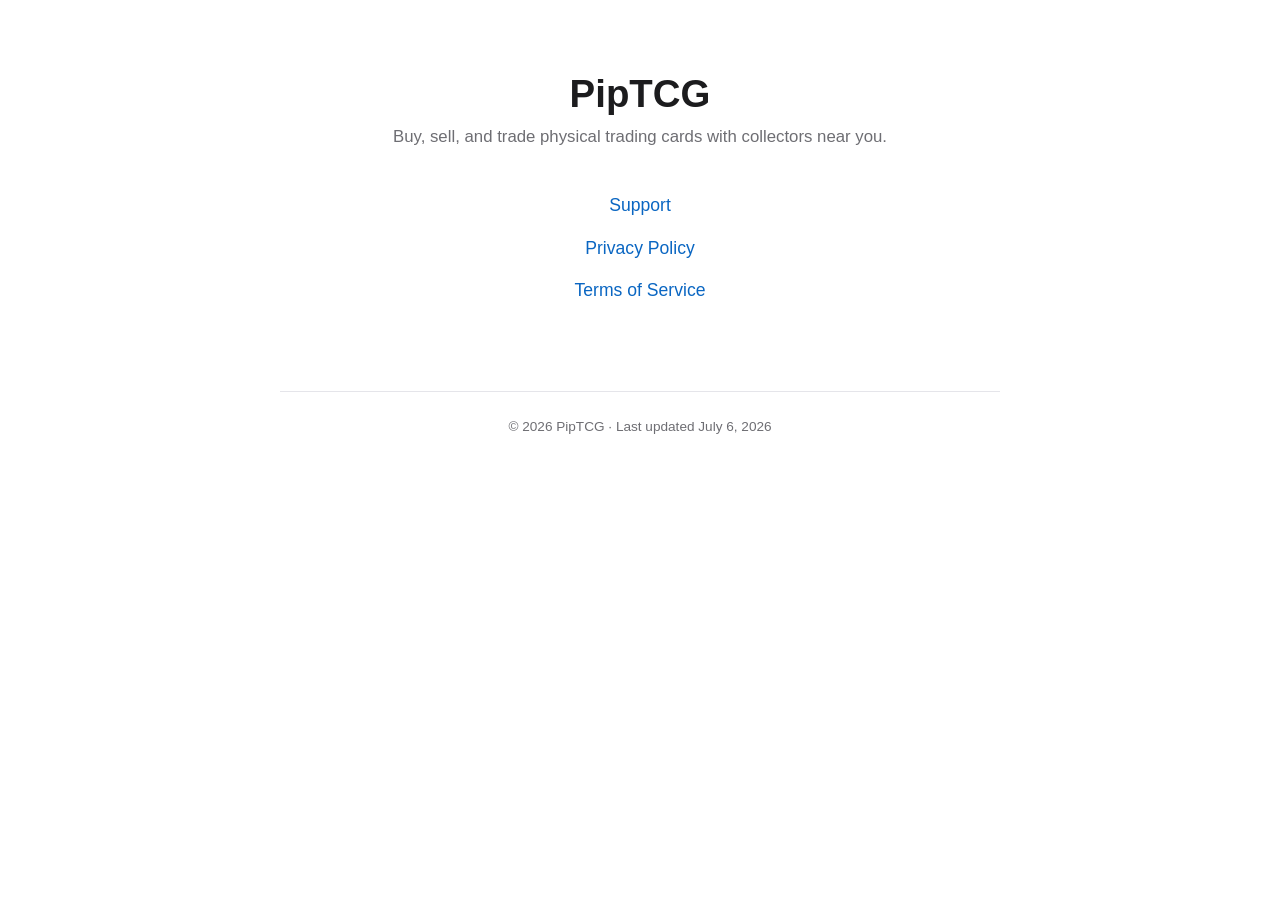
==== index.html @ 78641ee1 "PipTCG policy + support pages" ====
<!doctype html>
<html lang="en">
<head>
<meta charset="utf-8">
<meta name="viewport" content="width=device-width, initial-scale=1">
<title>PipTCG</title>
<style>
  *, *::before, *::after { box-sizing: border-box; }
  :root {
    color-scheme: light dark;
    --bg: #ffffff;
    --fg: #1c1c1e;
    --muted: #6e6e73;
    --accent: #0a66c2;
    --rule: #e5e5ea;
  }
  @media (prefers-color-scheme: dark) {
    :root {
      --bg: #131315;
      --fg: #ececf1;
      --muted: #9a9aa2;
      --accent: #7ab8f5;
      --rule: #2c2c31;
    }
  }
  body {
    margin: 0;
    background: var(--bg);
    color: var(--fg);
    font: 17px/1.6 -apple-system, BlinkMacSystemFont, "Segoe UI", Roboto, Helvetica, Arial, sans-serif;
    -webkit-text-size-adjust: 100%;
  }
  main {
    max-width: 720px;
    margin: 0 auto;
    padding: 4.5rem 1.25rem 1rem;
    text-align: center;
  }
  h1 { font-size: 2.4rem; line-height: 1.15; margin: 0 0 0.5rem; }
  .tagline { color: var(--muted); margin: 0 0 2.5rem; font-size: 1.05rem; }
  nav.pages ul { list-style: none; margin: 0; padding: 0; }
  nav.pages li { margin: 0.9rem 0; }
  nav.pages a { color: var(--accent); font-size: 1.1rem; text-decoration: none; }
  nav.pages a:hover, nav.pages a:focus { text-decoration: underline; }
  footer {
    max-width: 720px;
    margin: 3.5rem auto 0;
    padding: 1.5rem 1.25rem 3rem;
    color: var(--muted);
    font-size: 0.85rem;
    border-top: 1px solid var(--rule);
    text-align: center;
  }
</style>
</head>
<body>
<main>
  <h1>PipTCG</h1>
  <p class="tagline">Buy, sell, and trade physical trading cards with collectors near you.</p>
  <nav class="pages">
    <ul>
      <li><a href="support.html">Support</a></li>
      <li><a href="privacy.html">Privacy Policy</a></li>
      <li><a href="terms.html">Terms of Service</a></li>
    </ul>
  </nav>
</main>
<footer>&copy; 2026 PipTCG &middot; Last updated July 6, 2026</footer>
</body>
</html>
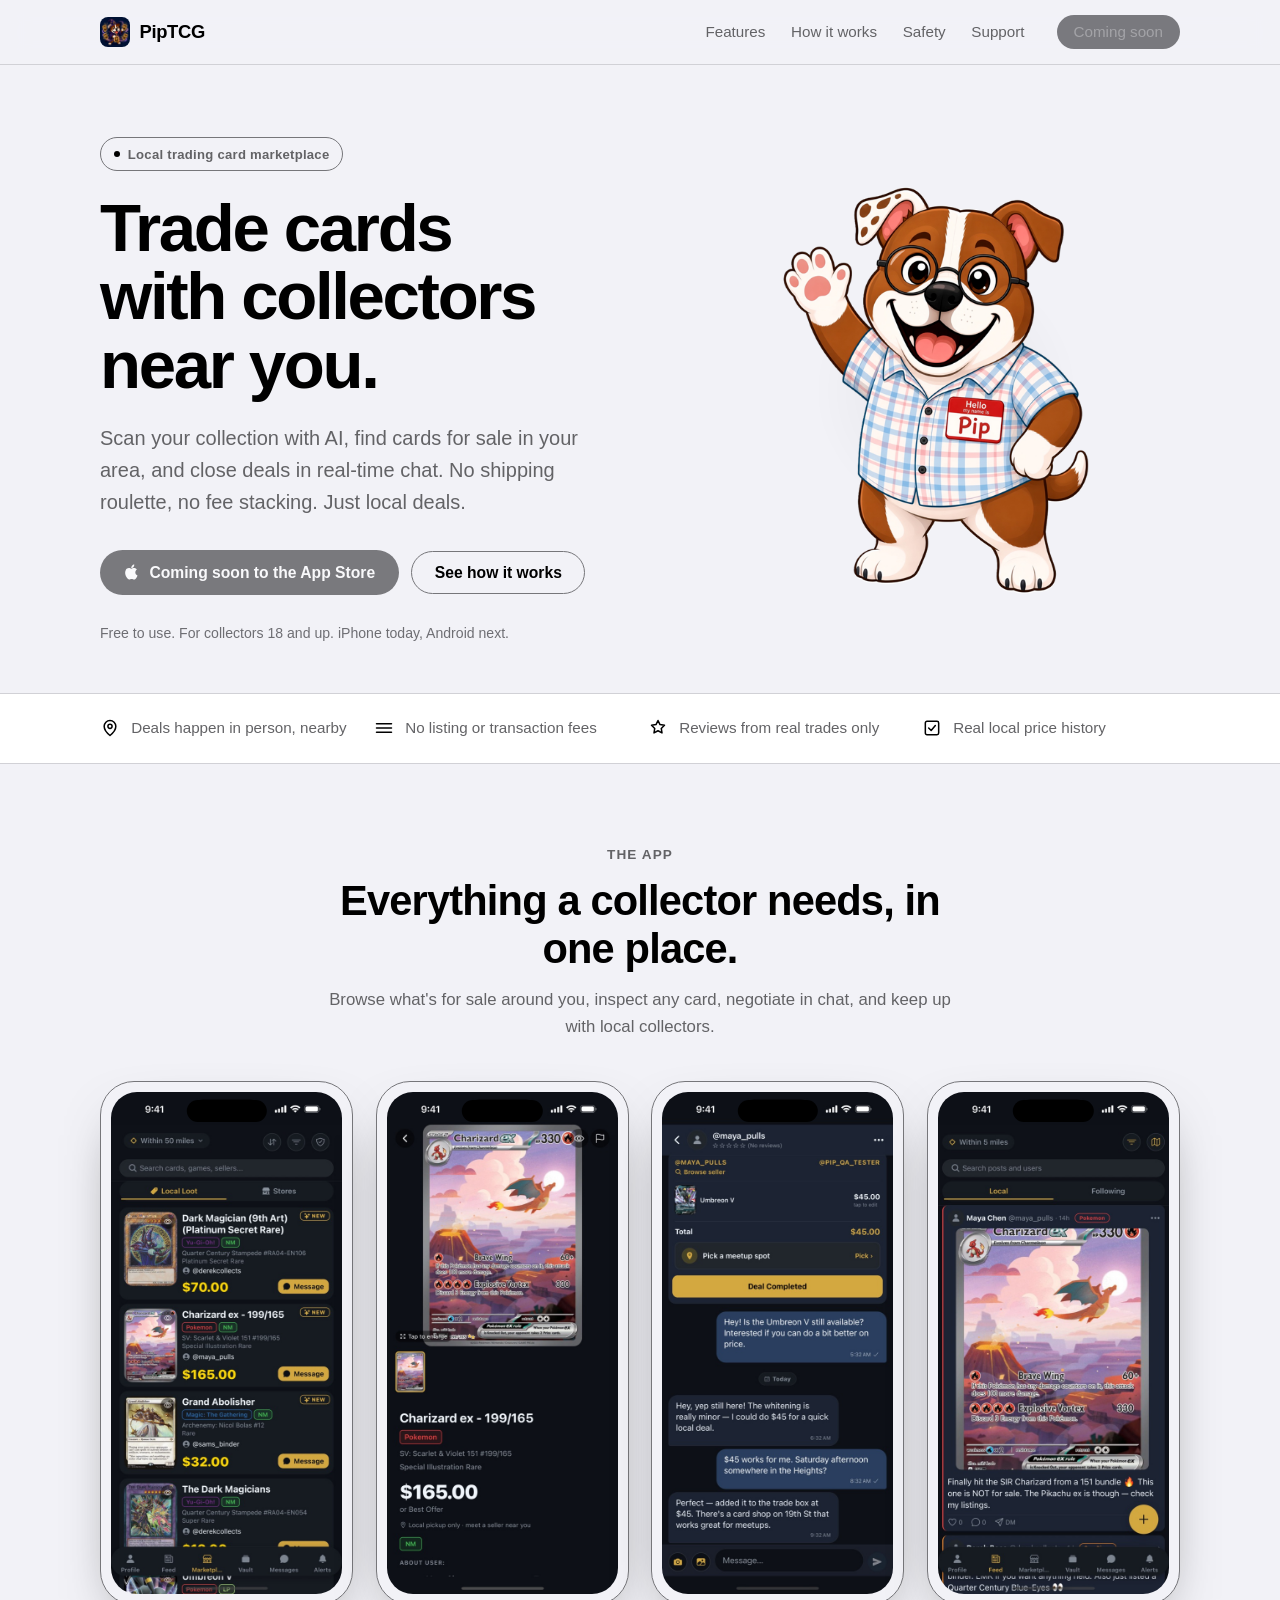
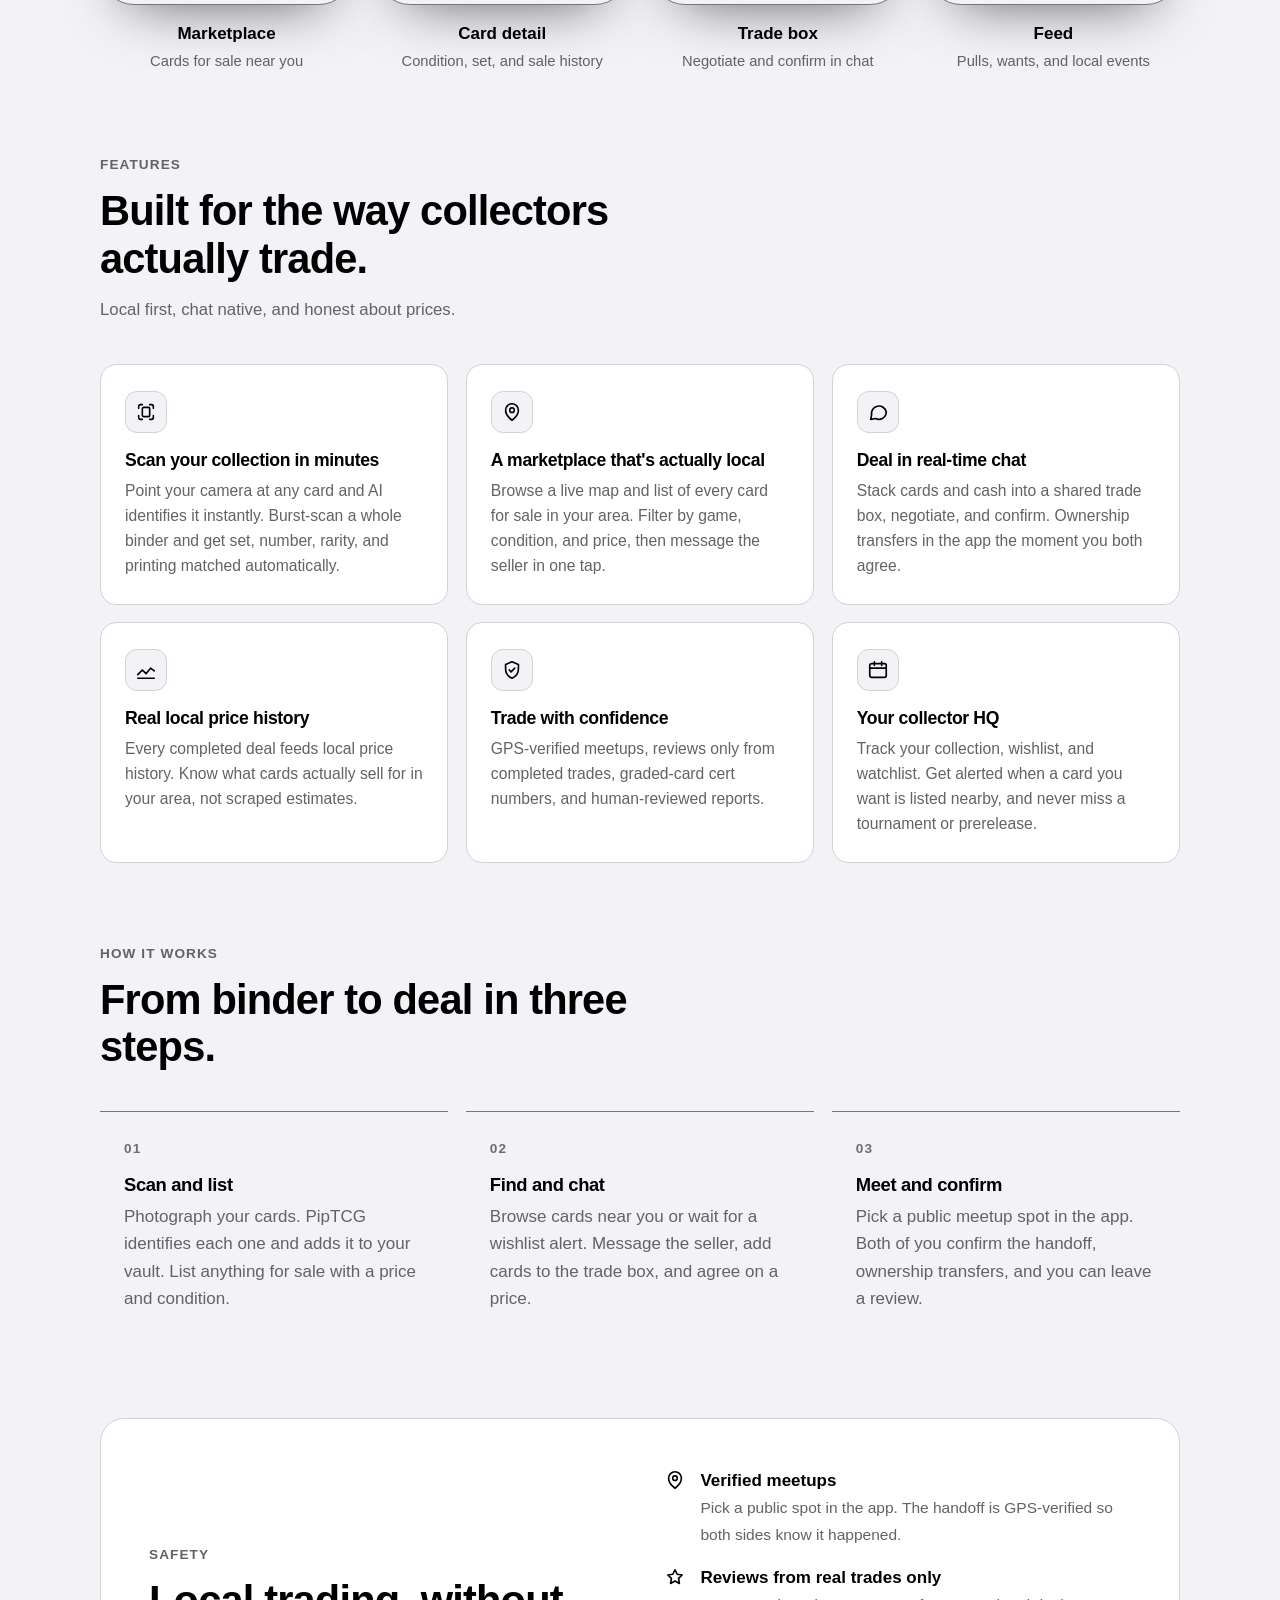
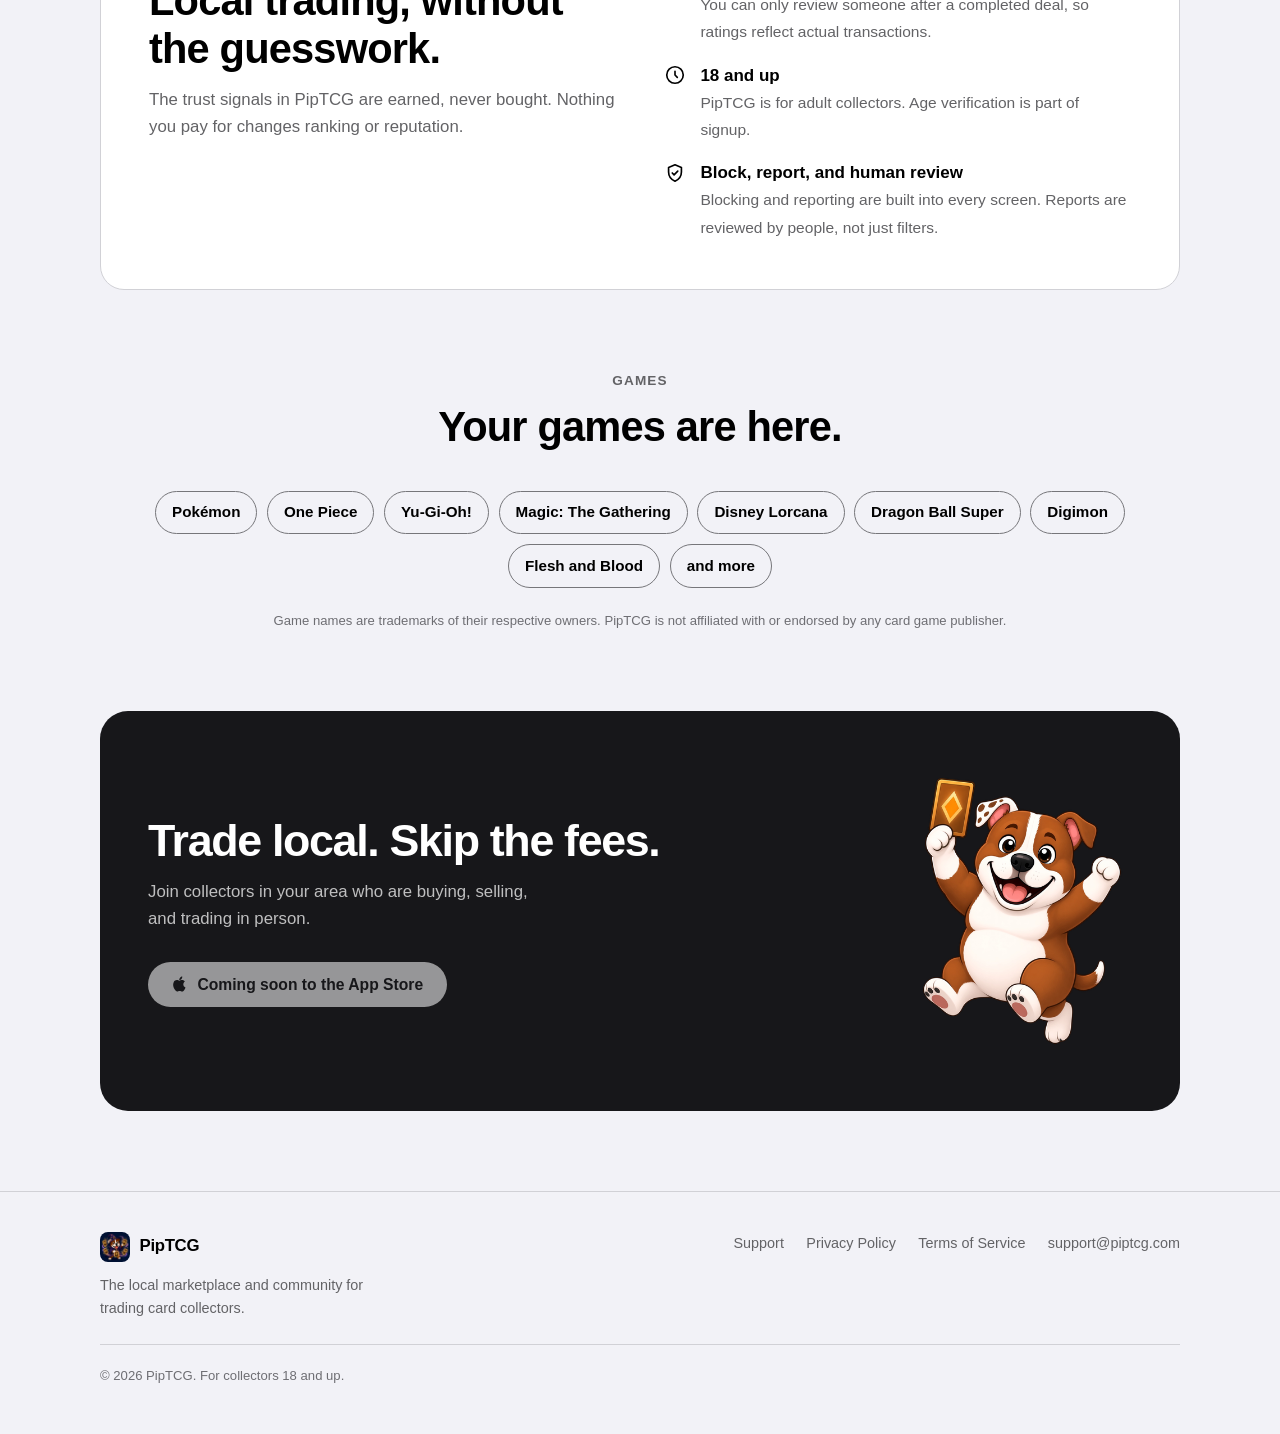
==== commit 09713476: "Rebuild site in the app's monochrome design Landing page with mascot, store screenshots, features, h" ====
--- a/index.html
+++ b/index.html
@@ -3,68 +3,421 @@
 <head>
 <meta charset="utf-8">
 <meta name="viewport" content="width=device-width, initial-scale=1">
-<title>PipTCG</title>
+<title>PipTCG — Buy, sell, and trade cards with collectors near you</title>
+<meta name="description" content="PipTCG is the local marketplace for trading card collectors. Scan your collection with AI, find Pokémon, One Piece, Yu-Gi-Oh!, Magic, and Lorcana cards for sale near you, and make deals in real-time chat.">
+<meta name="theme-color" content="#000000" media="(prefers-color-scheme: dark)">
+<meta name="theme-color" content="#F2F2F7" media="(prefers-color-scheme: light)">
+<link rel="icon" href="assets/favicon.png" type="image/png">
+<link rel="apple-touch-icon" href="assets/apple-touch-icon.png">
+<link rel="canonical" href="https://piptcg.com/">
+<meta property="og:type" content="website">
+<meta property="og:site_name" content="PipTCG">
+<meta property="og:title" content="PipTCG — Local card trading">
+<meta property="og:description" content="Scan your collection, find cards for sale near you, and make deals in real-time chat. No fees. Trade local.">
+<meta property="og:url" content="https://piptcg.com/">
+<meta property="og:image" content="https://piptcg.com/assets/og.jpg">
+<meta name="twitter:card" content="summary">
+<link rel="stylesheet" href="style.css">
 <style>
-  *, *::before, *::after { box-sizing: border-box; }
-  :root {
-    color-scheme: light dark;
-    --bg: #ffffff;
-    --fg: #1c1c1e;
-    --muted: #6e6e73;
-    --accent: #0a66c2;
-    --rule: #e5e5ea;
-  }
-  @media (prefers-color-scheme: dark) {
-    :root {
-      --bg: #131315;
-      --fg: #ececf1;
-      --muted: #9a9aa2;
-      --accent: #7ab8f5;
-      --rule: #2c2c31;
-    }
-  }
-  body {
-    margin: 0;
-    background: var(--bg);
-    color: var(--fg);
-    font: 17px/1.6 -apple-system, BlinkMacSystemFont, "Segoe UI", Roboto, Helvetica, Arial, sans-serif;
-    -webkit-text-size-adjust: 100%;
-  }
-  main {
-    max-width: 720px;
-    margin: 0 auto;
-    padding: 4.5rem 1.25rem 1rem;
-    text-align: center;
-  }
-  h1 { font-size: 2.4rem; line-height: 1.15; margin: 0 0 0.5rem; }
-  .tagline { color: var(--muted); margin: 0 0 2.5rem; font-size: 1.05rem; }
-  nav.pages ul { list-style: none; margin: 0; padding: 0; }
-  nav.pages li { margin: 0.9rem 0; }
-  nav.pages a { color: var(--accent); font-size: 1.1rem; text-decoration: none; }
-  nav.pages a:hover, nav.pages a:focus { text-decoration: underline; }
-  footer {
-    max-width: 720px;
-    margin: 3.5rem auto 0;
-    padding: 1.5rem 1.25rem 3rem;
-    color: var(--muted);
-    font-size: 0.85rem;
-    border-top: 1px solid var(--rule);
-    text-align: center;
+  /* ── Hero ─────────────────────────────────────────────────────────── */
+  .hero { position: relative; overflow: hidden; padding: 4.5rem 0 3rem; }
+  .hero .wrap {
+    display: grid; grid-template-columns: 1.1fr 0.9fr; align-items: center; gap: 2.5rem;
+  }
+  .eyebrow {
+    display: inline-flex; align-items: center; gap: 0.5rem;
+    padding: 0.35rem 0.8rem; border-radius: 999px;
+    border: 1px solid var(--border-strong);
+    color: var(--fg-2); font-size: 0.82rem; font-weight: 600; letter-spacing: 0.02em;
+    margin-bottom: 1.4rem;
+  }
+  .eyebrow .dot { width: 6px; height: 6px; border-radius: 50%; background: var(--fg); }
+  .hero h1 {
+    font-size: clamp(2.5rem, 5.6vw, 4.2rem);
+    letter-spacing: -0.035em; line-height: 1.02;
+    max-width: 13ch;
+  }
+  .hero .sub {
+    margin: 1.4rem 0 2rem; color: var(--fg-2);
+    font-size: clamp(1.05rem, 1.6vw, 1.25rem); max-width: 46ch;
+  }
+  .cta-row { display: flex; flex-wrap: wrap; align-items: center; gap: 0.8rem; }
+  .cta-note { width: 100%; margin-top: 0.9rem; color: var(--fg-3); font-size: 0.88rem; }
+  .hero-art { position: relative; display: flex; justify-content: center; }
+  .hero-art::before {
+    content: ""; position: absolute; inset: 8% 10%;
+    border-radius: 50%;
+    background: radial-gradient(closest-side, var(--glow), transparent 70%);
+    filter: blur(6px);
+  }
+  .hero-art img { position: relative; width: min(100%, 440px); }
+  @media (max-width: 860px) {
+    .hero { padding-top: 3rem; }
+    .hero .wrap { grid-template-columns: 1fr; text-align: center; }
+    .hero h1, .hero .sub { margin-left: auto; margin-right: auto; }
+    .cta-row { justify-content: center; }
+    .hero-art { order: -1; }
+    .hero-art img { width: min(64%, 300px); }
+  }
+
+  /* ── Stats strip ──────────────────────────────────────────────────── */
+  .strip { border-top: 1px solid var(--border); border-bottom: 1px solid var(--border); background: var(--surface); }
+  .strip .wrap {
+    display: grid; grid-template-columns: repeat(4, 1fr); gap: 1rem; padding-top: 1.4rem; padding-bottom: 1.4rem;
+  }
+  .strip div { display: flex; align-items: center; gap: 0.7rem; color: var(--fg-2); font-size: 0.95rem; font-weight: 500; }
+  .strip svg { width: 20px; height: 20px; flex: none; color: var(--fg); }
+  @media (max-width: 860px) { .strip .wrap { grid-template-columns: repeat(2, 1fr); } }
+
+  /* ── Sections ─────────────────────────────────────────────────────── */
+  section { padding: 5rem 0 0; }
+  .section-head { max-width: 640px; margin-bottom: 2.5rem; }
+  .section-head .kicker { color: var(--fg-2); font-weight: 600; font-size: 0.85rem; letter-spacing: 0.08em; text-transform: uppercase; margin-bottom: 0.7rem; }
+  .section-head h2 { font-size: clamp(1.8rem, 3.4vw, 2.6rem); }
+  .section-head p { margin-top: 0.9rem; color: var(--fg-2); font-size: 1.05rem; }
+  .center { text-align: center; margin-left: auto; margin-right: auto; }
+
+  /* ── Screens ──────────────────────────────────────────────────────── */
+  .screens { display: grid; grid-template-columns: repeat(4, 1fr); gap: 1.4rem; }
+  .phone {
+    position: relative; border-radius: 34px; padding: 10px;
+    background: var(--surface-3); border: 1px solid var(--border-strong);
+    box-shadow: 0 24px 60px -30px rgba(0,0,0,0.7);
+  }
+  .phone img { border-radius: 26px; width: 100%; }
+  .phone::after {
+    content: ""; position: absolute; top: 18px; left: 50%; transform: translateX(-50%);
+    width: 32%; height: 22px; border-radius: 999px; background: #000;
+  }
+  .screens figcaption { margin-top: 0.9rem; text-align: center; }
+  .screens figcaption b { display: block; font-weight: 650; }
+  .screens figcaption span { color: var(--fg-2); font-size: 0.92rem; }
+  figure { margin: 0; }
+  @media (max-width: 860px) {
+    .screens { grid-template-columns: repeat(2, 1fr); }
+  }
+  @media (max-width: 480px) {
+    .screens { grid-template-columns: 1fr 1fr; gap: 0.9rem; }
+    .phone { border-radius: 24px; padding: 6px; }
+    .phone img { border-radius: 18px; }
+    .phone::after { height: 14px; top: 12px; }
+  }
+
+  /* ── Features ─────────────────────────────────────────────────────── */
+  .features { display: grid; grid-template-columns: repeat(3, 1fr); gap: 1.1rem; }
+  .feature {
+    background: var(--surface); border: 1px solid var(--border); border-radius: var(--radius);
+    padding: 1.6rem 1.5rem;
+  }
+  .feature .icon {
+    width: 42px; height: 42px; border-radius: 12px; display: grid; place-items: center;
+    background: var(--surface-3); border: 1px solid var(--border); margin-bottom: 1.1rem;
+  }
+  .feature .icon svg { width: 22px; height: 22px; }
+  .feature h3 { font-size: 1.1rem; margin-bottom: 0.45rem; }
+  .feature p { color: var(--fg-2); font-size: 0.98rem; }
+  @media (max-width: 860px) { .features { grid-template-columns: 1fr 1fr; } }
+  @media (max-width: 560px) { .features { grid-template-columns: 1fr; } }
+
+  /* ── Steps ────────────────────────────────────────────────────────── */
+  .steps { display: grid; grid-template-columns: repeat(3, 1fr); gap: 1.1rem; counter-reset: step; }
+  .step { position: relative; padding: 1.6rem 1.5rem 1.6rem; border-top: 1px solid var(--border-strong); }
+  .step::before {
+    counter-increment: step; content: "0" counter(step);
+    display: block; font-variant-numeric: tabular-nums;
+    color: var(--fg-3); font-weight: 700; font-size: 0.85rem; letter-spacing: 0.08em; margin-bottom: 0.9rem;
+  }
+  .step h3 { font-size: 1.15rem; margin-bottom: 0.5rem; }
+  .step p { color: var(--fg-2); }
+  @media (max-width: 760px) { .steps { grid-template-columns: 1fr; } .step { padding-left: 0; padding-right: 0; } }
+
+  /* ── Safety ───────────────────────────────────────────────────────── */
+  .safety { background: var(--surface); border: 1px solid var(--border); border-radius: 24px; padding: 3rem; display: grid; grid-template-columns: 1fr 1fr; gap: 3rem; align-items: center; }
+  .safety ul { list-style: none; margin: 0; padding: 0; display: grid; gap: 1rem; }
+  .safety li { display: flex; gap: 0.9rem; align-items: flex-start; }
+  .safety li svg { width: 22px; height: 22px; flex: none; margin-top: 0.15rem; }
+  .safety li b { display: block; font-weight: 650; }
+  .safety li span { color: var(--fg-2); font-size: 0.97rem; }
+  @media (max-width: 860px) { .safety { grid-template-columns: 1fr; padding: 2rem 1.4rem; gap: 1.8rem; } }
+
+  /* ── Games ────────────────────────────────────────────────────────── */
+  .games { display: flex; flex-wrap: wrap; justify-content: center; gap: 0.6rem; }
+  .games span {
+    padding: 0.55rem 1rem; border-radius: 999px; border: 1px solid var(--border-strong);
+    font-weight: 600; font-size: 0.95rem;
+  }
+  .games-note { text-align: center; color: var(--fg-3); font-size: 0.82rem; margin-top: 1.4rem; }
+
+  /* ── Final CTA ────────────────────────────────────────────────────── */
+  .final { position: relative; overflow: hidden; border-radius: 28px; background: var(--accent); color: var(--on-accent); padding: 3.5rem 3rem; display: grid; grid-template-columns: 1fr auto; align-items: center; gap: 2rem; }
+  .final h2 { font-size: clamp(1.9rem, 3.6vw, 2.8rem); letter-spacing: -0.03em; }
+  .final p { margin-top: 0.8rem; opacity: 0.72; font-size: 1.05rem; max-width: 44ch; }
+  .final .cta-row { margin-top: 1.8rem; }
+  .final .btn-primary { background: var(--on-accent); color: var(--accent); }
+  .final .btn-primary:hover { opacity: 0.88; }
+  .final img { width: 220px; }
+  @media (max-width: 760px) {
+    .final { grid-template-columns: 1fr; padding: 2.4rem 1.5rem; text-align: center; }
+    .final p { margin-left: auto; margin-right: auto; }
+    .final .cta-row { justify-content: center; }
+    .final img { width: 160px; margin: 0 auto; }
   }
 </style>
 </head>
 <body>
+<script>
+  // Supabase auth redirects fall back to the Site URL (this page) in some
+  // error paths; recovery fragments belong on reset.html where they get a
+  // proper explanation / app handoff instead of a silent landing page.
+  (function () {
+    var h = location.hash || '';
+    if (h.indexOf('error') !== -1 || (h.indexOf('access_token') !== -1 && h.indexOf('type=recovery') !== -1)) {
+      location.replace('reset.html' + h);
+    }
+  })();
+</script>
+
+<header class="site-header">
+  <div class="wrap">
+    <a class="brand" href="/"><img src="assets/favicon.png" alt="" width="30" height="30">PipTCG</a>
+    <nav class="site-nav" aria-label="Primary">
+      <a href="#features">Features</a>
+      <a href="#how">How it works</a>
+      <a href="#safety">Safety</a>
+      <a href="support.html">Support</a>
+      <a class="btn btn-primary btn-sm js-store" href="#get">Get the app</a>
+    </nav>
+  </div>
+</header>
+
 <main>
-  <h1>PipTCG</h1>
-  <p class="tagline">Buy, sell, and trade physical trading cards with collectors near you.</p>
-  <nav class="pages">
+  <section class="hero" id="top">
+    <div class="wrap">
+      <div>
+        <span class="eyebrow"><span class="dot"></span>Local trading card marketplace</span>
+        <h1>Trade cards with collectors near you.</h1>
+        <p class="sub">Scan your collection with AI, find cards for sale in your area, and close deals in real-time chat. No shipping roulette, no fee stacking. Just local deals.</p>
+        <div class="cta-row" id="get">
+          <a class="btn btn-primary js-store" href="#get">
+            <svg viewBox="0 0 24 24" fill="currentColor" aria-hidden="true"><path d="M16.4 12.6c0-2.5 2-3.7 2.1-3.8-1.2-1.7-3-1.9-3.6-2-1.5-.2-3 .9-3.8.9-.8 0-2-.9-3.3-.9-1.7 0-3.2 1-4.1 2.5-1.8 3.1-.5 7.6 1.3 10.1.9 1.2 1.9 2.6 3.2 2.6 1.3-.1 1.8-.8 3.3-.8s2 .8 3.3.8c1.4 0 2.3-1.3 3.1-2.5 1-1.4 1.4-2.8 1.4-2.9 0 0-2.8-1.1-2.9-4zM14 5.2c.7-.8 1.2-2 1-3.2-1 0-2.2.7-2.9 1.5-.6.7-1.2 1.9-1.1 3.1 1.1.1 2.3-.6 3-1.4z"/></svg>
+            <span class="js-store-label">Download on the App Store</span>
+          </a>
+          <a class="btn btn-secondary" href="#how">See how it works</a>
+          <p class="cta-note">Free to use. For collectors 18 and up. iPhone today, Android next.</p>
+        </div>
+      </div>
+      <div class="hero-art">
+        <img src="assets/pip-hero.png" alt="Pip, the PipTCG bulldog mascot, waving hello" width="600" height="600" fetchpriority="high">
+      </div>
+    </div>
+  </section>
+
+  <div class="strip" aria-label="Highlights">
+    <div class="wrap">
+      <div><svg viewBox="0 0 24 24" fill="none" stroke="currentColor" stroke-width="1.8" stroke-linecap="round" stroke-linejoin="round" aria-hidden="true"><path d="M12 21s7-5.5 7-11a7 7 0 0 0-14 0c0 5.5 7 11 7 11z"/><circle cx="12" cy="10" r="2.5"/></svg>Deals happen in person, nearby</div>
+      <div><svg viewBox="0 0 24 24" fill="none" stroke="currentColor" stroke-width="1.8" stroke-linecap="round" stroke-linejoin="round" aria-hidden="true"><path d="M3 7h18M3 12h18M3 17h18"/><path d="M8 4l-1 3M17 4l-1 3" opacity="0"/></svg>No listing or transaction fees</div>
+      <div><svg viewBox="0 0 24 24" fill="none" stroke="currentColor" stroke-width="1.8" stroke-linecap="round" stroke-linejoin="round" aria-hidden="true"><path d="M12 3l2.4 4.9 5.4.8-3.9 3.8.9 5.4L12 15.3l-4.8 2.6.9-5.4L4.2 8.7l5.4-.8z"/></svg>Reviews from real trades only</div>
+      <div><svg viewBox="0 0 24 24" fill="none" stroke="currentColor" stroke-width="1.8" stroke-linecap="round" stroke-linejoin="round" aria-hidden="true"><path d="M4 6a2 2 0 0 1 2-2h12a2 2 0 0 1 2 2v12a2 2 0 0 1-2 2H6a2 2 0 0 1-2-2z"/><path d="M8 12l3 3 5-6"/></svg>Real local price history</div>
+    </div>
+  </div>
+
+  <section id="screens">
+    <div class="wrap">
+      <div class="section-head center">
+        <div class="kicker">The app</div>
+        <h2>Everything a collector needs, in one place.</h2>
+        <p>Browse what's for sale around you, inspect any card, negotiate in chat, and keep up with local collectors.</p>
+      </div>
+      <div class="screens">
+        <figure>
+          <div class="phone"><img src="assets/shot-marketplace.jpg" alt="PipTCG marketplace screen listing cards for sale within 50 miles" width="552" height="1200" loading="lazy"></div>
+          <figcaption><b>Marketplace</b><span>Cards for sale near you</span></figcaption>
+        </figure>
+        <figure>
+          <div class="phone"><img src="assets/shot-card-detail.jpg" alt="PipTCG card detail screen with condition, set, and sale history" width="552" height="1200" loading="lazy"></div>
+          <figcaption><b>Card detail</b><span>Condition, set, and sale history</span></figcaption>
+        </figure>
+        <figure>
+          <div class="phone"><img src="assets/shot-trade-box.jpg" alt="PipTCG chat with a shared trade box and meetup spot picker" width="552" height="1200" loading="lazy"></div>
+          <figcaption><b>Trade box</b><span>Negotiate and confirm in chat</span></figcaption>
+        </figure>
+        <figure>
+          <div class="phone"><img src="assets/shot-feed.jpg" alt="PipTCG feed of posts from nearby collectors" width="552" height="1200" loading="lazy"></div>
+          <figcaption><b>Feed</b><span>Pulls, wants, and local events</span></figcaption>
+        </figure>
+      </div>
+    </div>
+  </section>
+
+  <section id="features">
+    <div class="wrap">
+      <div class="section-head">
+        <div class="kicker">Features</div>
+        <h2>Built for the way collectors actually trade.</h2>
+        <p>Local first, chat native, and honest about prices.</p>
+      </div>
+      <div class="features">
+        <div class="feature">
+          <div class="icon"><svg viewBox="0 0 24 24" fill="none" stroke="currentColor" stroke-width="1.8" stroke-linecap="round" stroke-linejoin="round" aria-hidden="true"><path d="M4 8V6a2 2 0 0 1 2-2h2M16 4h2a2 2 0 0 1 2 2v2M20 16v2a2 2 0 0 1-2 2h-2M8 20H6a2 2 0 0 1-2-2v-2"/><rect x="8" y="7" width="8" height="10" rx="1.5"/></svg></div>
+          <h3>Scan your collection in minutes</h3>
+          <p>Point your camera at any card and AI identifies it instantly. Burst-scan a whole binder and get set, number, rarity, and printing matched automatically.</p>
+        </div>
+        <div class="feature">
+          <div class="icon"><svg viewBox="0 0 24 24" fill="none" stroke="currentColor" stroke-width="1.8" stroke-linecap="round" stroke-linejoin="round" aria-hidden="true"><path d="M12 21s7-5.5 7-11a7 7 0 0 0-14 0c0 5.5 7 11 7 11z"/><circle cx="12" cy="10" r="2.5"/></svg></div>
+          <h3>A marketplace that's actually local</h3>
+          <p>Browse a live map and list of every card for sale in your area. Filter by game, condition, and price, then message the seller in one tap.</p>
+        </div>
+        <div class="feature">
+          <div class="icon"><svg viewBox="0 0 24 24" fill="none" stroke="currentColor" stroke-width="1.8" stroke-linecap="round" stroke-linejoin="round" aria-hidden="true"><path d="M21 12a8 8 0 0 1-11.6 7.1L4 20l1-4.6A8 8 0 1 1 21 12z"/></svg></div>
+          <h3>Deal in real-time chat</h3>
+          <p>Stack cards and cash into a shared trade box, negotiate, and confirm. Ownership transfers in the app the moment you both agree.</p>
+        </div>
+        <div class="feature">
+          <div class="icon"><svg viewBox="0 0 24 24" fill="none" stroke="currentColor" stroke-width="1.8" stroke-linecap="round" stroke-linejoin="round" aria-hidden="true"><path d="M3 17l5-5 4 4 5-6 4 3"/><path d="M3 21h18"/></svg></div>
+          <h3>Real local price history</h3>
+          <p>Every completed deal feeds local price history. Know what cards actually sell for in your area, not scraped estimates.</p>
+        </div>
+        <div class="feature">
+          <div class="icon"><svg viewBox="0 0 24 24" fill="none" stroke="currentColor" stroke-width="1.8" stroke-linecap="round" stroke-linejoin="round" aria-hidden="true"><path d="M12 3l7 3v5c0 5-3.5 8.5-7 10-3.5-1.5-7-5-7-10V6z"/><path d="M9 12l2 2 4-4"/></svg></div>
+          <h3>Trade with confidence</h3>
+          <p>GPS-verified meetups, reviews only from completed trades, graded-card cert numbers, and human-reviewed reports.</p>
+        </div>
+        <div class="feature">
+          <div class="icon"><svg viewBox="0 0 24 24" fill="none" stroke="currentColor" stroke-width="1.8" stroke-linecap="round" stroke-linejoin="round" aria-hidden="true"><rect x="3" y="5" width="18" height="15" rx="2"/><path d="M3 10h18M8 3v4M16 3v4"/></svg></div>
+          <h3>Your collector HQ</h3>
+          <p>Track your collection, wishlist, and watchlist. Get alerted when a card you want is listed nearby, and never miss a tournament or prerelease.</p>
+        </div>
+      </div>
+    </div>
+  </section>
+
+  <section id="how">
+    <div class="wrap">
+      <div class="section-head">
+        <div class="kicker">How it works</div>
+        <h2>From binder to deal in three steps.</h2>
+      </div>
+      <div class="steps">
+        <div class="step">
+          <h3>Scan and list</h3>
+          <p>Photograph your cards. PipTCG identifies each one and adds it to your vault. List anything for sale with a price and condition.</p>
+        </div>
+        <div class="step">
+          <h3>Find and chat</h3>
+          <p>Browse cards near you or wait for a wishlist alert. Message the seller, add cards to the trade box, and agree on a price.</p>
+        </div>
+        <div class="step">
+          <h3>Meet and confirm</h3>
+          <p>Pick a public meetup spot in the app. Both of you confirm the handoff, ownership transfers, and you can leave a review.</p>
+        </div>
+      </div>
+    </div>
+  </section>
+
+  <section id="safety">
+    <div class="wrap">
+      <div class="safety">
+        <div>
+          <div class="section-head" style="margin-bottom:1.4rem">
+            <div class="kicker">Safety</div>
+            <h2>Local trading, without the guesswork.</h2>
+            <p>The trust signals in PipTCG are earned, never bought. Nothing you pay for changes ranking or reputation.</p>
+          </div>
+        </div>
+        <ul>
+          <li>
+            <svg viewBox="0 0 24 24" fill="none" stroke="currentColor" stroke-width="1.8" stroke-linecap="round" stroke-linejoin="round" aria-hidden="true"><path d="M12 21s7-5.5 7-11a7 7 0 0 0-14 0c0 5.5 7 11 7 11z"/><circle cx="12" cy="10" r="2.5"/></svg>
+            <div><b>Verified meetups</b><span>Pick a public spot in the app. The handoff is GPS-verified so both sides know it happened.</span></div>
+          </li>
+          <li>
+            <svg viewBox="0 0 24 24" fill="none" stroke="currentColor" stroke-width="1.8" stroke-linecap="round" stroke-linejoin="round" aria-hidden="true"><path d="M12 3l2.4 4.9 5.4.8-3.9 3.8.9 5.4L12 15.3l-4.8 2.6.9-5.4L4.2 8.7l5.4-.8z"/></svg>
+            <div><b>Reviews from real trades only</b><span>You can only review someone after a completed deal, so ratings reflect actual transactions.</span></div>
+          </li>
+          <li>
+            <svg viewBox="0 0 24 24" fill="none" stroke="currentColor" stroke-width="1.8" stroke-linecap="round" stroke-linejoin="round" aria-hidden="true"><circle cx="12" cy="12" r="9"/><path d="M12 8v4l2.5 2.5"/></svg>
+            <div><b>18 and up</b><span>PipTCG is for adult collectors. Age verification is part of signup.</span></div>
+          </li>
+          <li>
+            <svg viewBox="0 0 24 24" fill="none" stroke="currentColor" stroke-width="1.8" stroke-linecap="round" stroke-linejoin="round" aria-hidden="true"><path d="M12 3l7 3v5c0 5-3.5 8.5-7 10-3.5-1.5-7-5-7-10V6z"/><path d="M9 12l2 2 4-4"/></svg>
+            <div><b>Block, report, and human review</b><span>Blocking and reporting are built into every screen. Reports are reviewed by people, not just filters.</span></div>
+          </li>
+        </ul>
+      </div>
+    </div>
+  </section>
+
+  <section id="games">
+    <div class="wrap">
+      <div class="section-head center">
+        <div class="kicker">Games</div>
+        <h2>Your games are here.</h2>
+      </div>
+      <div class="games">
+        <span>Pokémon</span>
+        <span>One Piece</span>
+        <span>Yu-Gi-Oh!</span>
+        <span>Magic: The Gathering</span>
+        <span>Disney Lorcana</span>
+        <span>Dragon Ball Super</span>
+        <span>Digimon</span>
+        <span>Flesh and Blood</span>
+        <span>and more</span>
+      </div>
+      <p class="games-note">Game names are trademarks of their respective owners. PipTCG is not affiliated with or endorsed by any card game publisher.</p>
+    </div>
+  </section>
+
+  <section id="download">
+    <div class="wrap">
+      <div class="final">
+        <div>
+          <h2>Trade local. Skip the fees.</h2>
+          <p>Join collectors in your area who are buying, selling, and trading in person.</p>
+          <div class="cta-row">
+            <a class="btn btn-primary js-store" href="#get">
+              <svg viewBox="0 0 24 24" fill="currentColor" aria-hidden="true"><path d="M16.4 12.6c0-2.5 2-3.7 2.1-3.8-1.2-1.7-3-1.9-3.6-2-1.5-.2-3 .9-3.8.9-.8 0-2-.9-3.3-.9-1.7 0-3.2 1-4.1 2.5-1.8 3.1-.5 7.6 1.3 10.1.9 1.2 1.9 2.6 3.2 2.6 1.3-.1 1.8-.8 3.3-.8s2 .8 3.3.8c1.4 0 2.3-1.3 3.1-2.5 1-1.4 1.4-2.8 1.4-2.9 0 0-2.8-1.1-2.9-4zM14 5.2c.7-.8 1.2-2 1-3.2-1 0-2.2.7-2.9 1.5-.6.7-1.2 1.9-1.1 3.1 1.1.1 2.3-.6 3-1.4z"/></svg>
+              <span class="js-store-label">Download on the App Store</span>
+            </a>
+          </div>
+        </div>
+        <img src="assets/pip-celebrating.png" alt="Pip the bulldog jumping and holding a card" width="392" height="512" loading="lazy">
+      </div>
+    </div>
+  </section>
+</main>
+
+<footer class="site-footer">
+  <div class="wrap">
+    <div>
+      <a class="brand" href="/"><img src="assets/favicon.png" alt="" width="30" height="30">PipTCG</a>
+      <p class="tag">The local marketplace and community for trading card collectors.</p>
+    </div>
     <ul>
       <li><a href="support.html">Support</a></li>
       <li><a href="privacy.html">Privacy Policy</a></li>
       <li><a href="terms.html">Terms of Service</a></li>
+      <li><a href="mailto:support@piptcg.com">support@piptcg.com</a></li>
     </ul>
-  </nav>
-</main>
-<footer>&copy; 2026 PipTCG &middot; Last updated July 6, 2026</footer>
+    <p class="legal">&copy; 2026 PipTCG. For collectors 18 and up.</p>
+  </div>
+</footer>
+
+<script>
+  // App Store link. Leave empty until the production build is live; the
+  // buttons then read "Coming soon" and stay on-page.
+  var APP_STORE_URL = '';
+  document.querySelectorAll('.js-store').forEach(function (a) {
+    if (APP_STORE_URL) {
+      a.href = APP_STORE_URL;
+      a.rel = 'noopener';
+    } else {
+      a.setAttribute('aria-disabled', 'true');
+      a.href = '#get';
+      var l = a.querySelector('.js-store-label');
+      if (l) l.textContent = 'Coming soon to the App Store';
+      else a.textContent = 'Coming soon';
+    }
+  });
+</script>
 </body>
 </html>
--- a/style.css
+++ b/style.css
@@ -0,0 +1,154 @@
+/* PipTCG site — shared styles.
+   Tokens mirror lib/theme.ts in the app (monochrome colorway, 2026-08-31):
+   true-black ground, white accent, neutral gray steps, red only for errors.
+   Dark is the default; light mirrors the app's light palette. */
+
+*, *::before, *::after { box-sizing: border-box; }
+
+:root {
+  color-scheme: dark light;
+  --bg: #000000;
+  --surface: #131315;
+  --surface-2: #1A1A1D;
+  --surface-3: #1F1F22;
+  --border: #232326;
+  --border-strong: #3A3A3E;
+  --fg: #F5F5F5;
+  --fg-2: #8E8E93;
+  --fg-3: #86868B;
+  --accent: #FFFFFF;
+  --accent-press: #E5E5E7;
+  --on-accent: #000000;
+  --error: #F85149;
+  --glow: rgba(255,255,255,0.08);
+  --radius: 16px;
+  --radius-sm: 10px;
+  --max: 1120px;
+  --font: -apple-system, BlinkMacSystemFont, "SF Pro Text", "Segoe UI", Roboto, Helvetica, Arial, sans-serif;
+}
+
+@media (prefers-color-scheme: light) {
+  :root {
+    --bg: #F2F2F7;
+    --surface: #FFFFFF;
+    --surface-2: #FFFFFF;
+    --surface-3: #F2F2F7;
+    --border: #D1D1D6;
+    --border-strong: #76767A;
+    --fg: #000000;
+    --fg-2: #636366;
+    --fg-3: #6E6E73;
+    --accent: #17171A;
+    --accent-press: #48484C;
+    --on-accent: #FFFFFF;
+    --error: #D70015;
+    --glow: rgba(0,0,0,0.06);
+  }
+}
+
+html { scroll-behavior: smooth; }
+@media (prefers-reduced-motion: reduce) { html { scroll-behavior: auto; } }
+
+body {
+  margin: 0;
+  background: var(--bg);
+  color: var(--fg);
+  font: 17px/1.6 var(--font);
+  -webkit-text-size-adjust: 100%;
+  -webkit-font-smoothing: antialiased;
+}
+
+a { color: inherit; }
+img { max-width: 100%; height: auto; display: block; }
+h1, h2, h3 { line-height: 1.15; letter-spacing: -0.02em; margin: 0; font-weight: 700; }
+p { margin: 0; }
+
+.wrap { max-width: var(--max); margin: 0 auto; padding: 0 1.25rem; }
+
+/* ── Header ──────────────────────────────────────────────────────────── */
+.site-header {
+  position: sticky; top: 0; z-index: 20;
+  background: color-mix(in srgb, var(--bg) 82%, transparent);
+  -webkit-backdrop-filter: saturate(160%) blur(14px);
+  backdrop-filter: saturate(160%) blur(14px);
+  border-bottom: 1px solid var(--border);
+}
+.site-header .wrap {
+  display: flex; align-items: center; justify-content: space-between; gap: 1rem;
+  height: 64px;
+}
+.brand {
+  display: inline-flex; align-items: center; gap: 0.6rem;
+  font-weight: 800; font-size: 1.15rem; letter-spacing: -0.02em;
+  text-decoration: none;
+}
+.brand img { width: 30px; height: 30px; border-radius: 8px; }
+.site-nav { display: flex; align-items: center; gap: 1.6rem; }
+.site-nav a { color: var(--fg-2); text-decoration: none; font-size: 0.95rem; font-weight: 500; }
+.site-nav a:hover, .site-nav a:focus-visible { color: var(--fg); }
+.site-nav .btn { margin-left: 0.4rem; }
+@media (max-width: 720px) {
+  .site-nav a:not(.btn) { display: none; }
+}
+
+/* ── Buttons ─────────────────────────────────────────────────────────── */
+.btn {
+  display: inline-flex; align-items: center; justify-content: center; gap: 0.5rem;
+  padding: 0.8rem 1.4rem;
+  border-radius: 999px;
+  font: inherit; font-size: 0.98rem; font-weight: 600; line-height: 1;
+  text-decoration: none; cursor: pointer;
+  border: 1px solid transparent;
+  transition: background-color 120ms ease, border-color 120ms ease, transform 120ms ease;
+}
+.btn:active { transform: scale(0.98); }
+.btn-primary { background: var(--accent); color: var(--on-accent); }
+.btn-primary:hover { background: var(--accent-press); }
+.btn-secondary { background: transparent; color: var(--fg); border-color: var(--border-strong); }
+.btn-secondary:hover { background: var(--surface); }
+.btn-sm { padding: 0.55rem 1rem; font-size: 0.9rem; }
+.btn svg { width: 18px; height: 18px; }
+.btn[aria-disabled="true"] { opacity: 0.55; cursor: default; }
+
+/* ── Footer ──────────────────────────────────────────────────────────── */
+.site-footer {
+  border-top: 1px solid var(--border);
+  margin-top: 5rem;
+  padding: 2.5rem 0 3rem;
+  color: var(--fg-2);
+  font-size: 0.9rem;
+}
+.site-footer .wrap {
+  display: flex; flex-wrap: wrap; align-items: flex-start; justify-content: space-between; gap: 1.5rem;
+}
+.site-footer .brand { color: var(--fg); font-size: 1.05rem; }
+.site-footer .tag { margin-top: 0.35rem; max-width: 34ch; }
+.site-footer ul { list-style: none; margin: 0; padding: 0; display: flex; flex-wrap: wrap; gap: 0.5rem 1.4rem; }
+.site-footer a { color: var(--fg-2); text-decoration: none; }
+.site-footer a:hover { color: var(--fg); text-decoration: underline; }
+.site-footer .legal { width: 100%; border-top: 1px solid var(--border); padding-top: 1.25rem; font-size: 0.82rem; color: var(--fg-3); }
+
+/* ── Document pages (support / privacy / terms) ─────────────────────── */
+.doc main { max-width: 760px; margin: 0 auto; padding: 3.5rem 1.25rem 1rem; }
+.doc h1 { font-size: clamp(2rem, 4vw, 2.6rem); margin-bottom: 0.5rem; }
+.doc .tagline { color: var(--fg-2); font-size: 1.05rem; margin: 0 0 2.25rem; }
+.doc h2 { font-size: 1.3rem; margin: 2.4rem 0 0.7rem; }
+.doc h3 { font-size: 1.05rem; margin: 1.6rem 0 0.4rem; }
+.doc p { margin: 0.7rem 0; }
+.doc ul, .doc ol { margin: 0.7rem 0; padding-left: 1.4rem; }
+.doc li { margin: 0.35rem 0; }
+.doc main a { color: var(--fg); text-decoration: underline; text-underline-offset: 0.15em; text-decoration-color: var(--border-strong); }
+.doc main a:hover { text-decoration-color: var(--fg); }
+.doc strong { font-weight: 650; }
+.doc table { border-collapse: collapse; width: 100%; margin: 0.9rem 0; font-size: 0.95rem; }
+.doc th, .doc td { text-align: left; padding: 0.55rem 0.6rem; border-bottom: 1px solid var(--border); vertical-align: top; }
+.doc th { color: var(--fg-2); font-weight: 600; }
+.doc .muted { color: var(--fg-2); font-size: 0.95rem; }
+.doc .error-title { color: var(--error); }
+.doc .hidden { display: none; }
+
+/* Utility */
+.visually-hidden {
+  position: absolute; width: 1px; height: 1px; overflow: hidden;
+  clip: rect(0 0 0 0); white-space: nowrap;
+}
